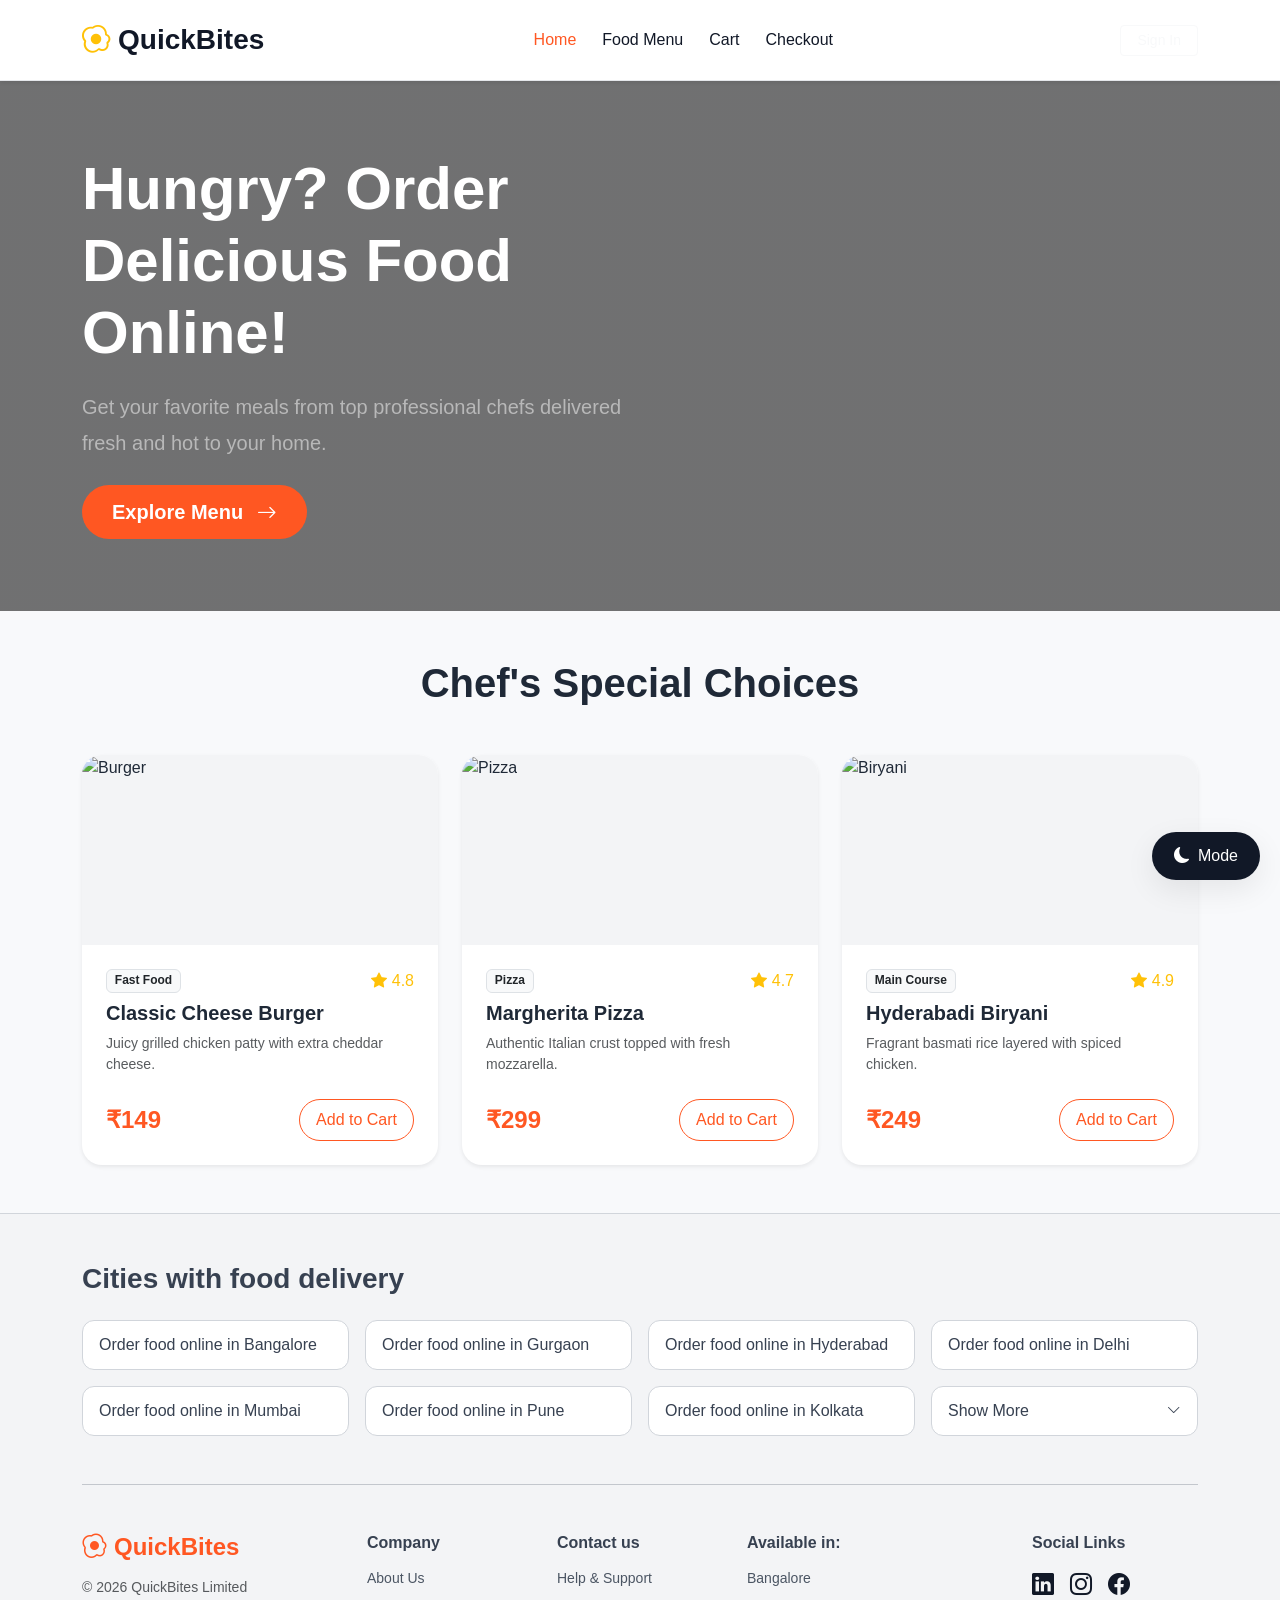
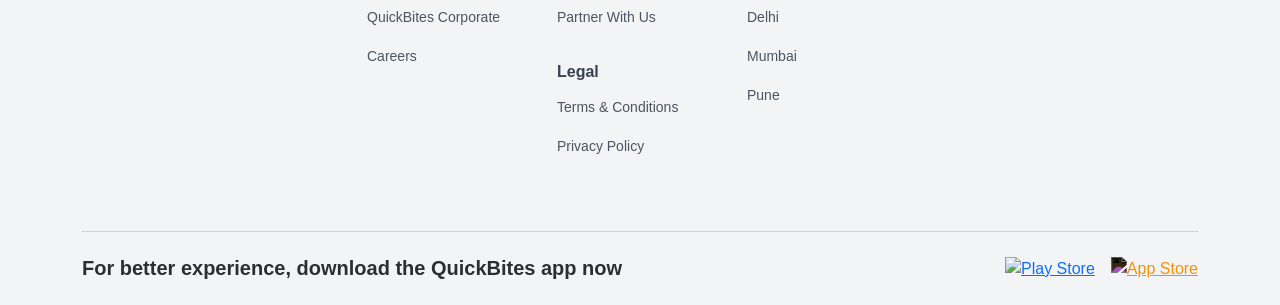
==== index.html @ 8aef2919 "Initial commit" ====
<!DOCTYPE html>
<html lang="en">
<head>
    <meta charset="UTF-8">
    <meta name="viewport" content="width=device-width, initial-scale=1.0">
    <title>QuickBites - Home</title>
    <link href="https://cdn.jsdelivr.net/npm/bootstrap@5.3.3/dist/css/bootstrap.min.css" rel="stylesheet">
    <link href="https://cdn.jsdelivr.net/npm/bootstrap-icons@1.11.3/font/bootstrap-icons.min.css" rel="stylesheet">
    <link rel="stylesheet" href="css/style.css">
</head>
<body>

    <nav class="navbar navbar-expand-lg navbar-dark shadow-sm sticky-top">
        <div class="container">
            <a class="navbar-brand fw-bold fs-3" href="index.html"><i class="bi bi-egg-fried text-warning me-2"></i>QuickBites</a>
            <button class="navbar-toggler" type="button" data-bs-toggle="collapse" data-bs-target="#navbarNav">
                <span class="navbar-toggler-icon"></span>
            </button>
            <div class="collapse navbar-collapse" id="navbarNav">
                <ul class="navbar-nav mx-auto fw-medium">
                    <li class="nav-item"><a class="nav-link active" href="index.html">Home</a></li>
                    <li class="nav-item"><a class="nav-link" href="menu.html">Food Menu</a></li>
                    <li class="nav-item"><a class="nav-link" href="cart.html">Cart</a></li>
                    <li class="nav-item"><a class="nav-link" href="checkout.html">Checkout</a></li>
                </ul>
                <div class="d-flex align-items-center gap-3 justify-content-start mt-3 mt-lg-0">
                    <a href="cart.html" class="text-white fs-5 position-relative me-2"><i class="bi bi-bag-heart"></i><span class="position-absolute top-0 start-100 translate-middle badge rounded-pill bg-danger" style="font-size:0.65rem;">0</span></a>
                    <div id="auth-wrapper"></div>
                </div>
            </div>
        </div>
    </nav>

    <header class="fd-hero py-5 mb-5">
        <div class="container py-4 text-center text-md-start">
            <div class="row">
                <div class="col-lg-6 text-white">
                    <h1 class="display-4 fw-bold mb-3">Hungry? Order Delicious Food Online!</h1>
                    <p class="fs-5 mb-4 text-white-50">Get your favorite meals from top professional chefs delivered fresh and hot to your home.</p>
                    <a href="menu.html" class="btn btn-orange btn-lg fw-bold px-4 py-3">Explore Menu <i class="bi bi-arrow-right ms-2"></i></a>
                </div>
            </div>
        </div>
    </header>

    <main class="container mb-5">
        <div class="text-center mb-5"><h2 class="fw-bold fs-1">Chef's Special Choices</h2></div>
        <div class="row g-4">
            <div class="col-lg-4 col-md-6">
                <div class="card fd-product-card h-100 border-0 shadow-sm">
                    <div class="fd-img-container"><img src="https://images.unsplash.com/photo-1568901346375-23c9450c58cd?w=400" alt="Burger"></div>
                    <div class="card-body p-4">
                        <div class="d-flex justify-content-between mb-2"><span class="badge bg-light text-dark border">Fast Food</span><span class="text-warning"><i class="bi bi-star-fill"></i> 4.8</span></div>
                        <h5 class="fw-bold">Classic Cheese Burger</h5>
                        <p class="text-muted small">Juicy grilled chicken patty with extra cheddar cheese.</p>
                        <div class="d-flex justify-content-between align-items-center mt-4"><h4 class="fw-bold text-orange mb-0">₹149</h4><button class="btn btn-orange-outline px-3 py-2 fw-medium">Add to Cart</button></div>
                    </div>
                </div>
            </div>
            <div class="col-lg-4 col-md-6">
                <div class="card fd-product-card h-100 border-0 shadow-sm">
                    <div class="fd-img-container"><img src="https://images.unsplash.com/photo-1513104890138-7c749659a591?w=400" alt="Pizza"></div>
                    <div class="card-body p-4">
                        <div class="d-flex justify-content-between mb-2"><span class="badge bg-light text-dark border">Pizza</span><span class="text-warning"><i class="bi bi-star-fill"></i> 4.7</span></div>
                        <h5 class="fw-bold">Margherita Pizza</h5>
                        <p class="text-muted small">Authentic Italian crust topped with fresh mozzarella.</p>
                        <div class="d-flex justify-content-between align-items-center mt-4"><h4 class="fw-bold text-orange mb-0">₹299</h4><button class="btn btn-orange-outline px-3 py-2 fw-medium">Add to Cart</button></div>
                    </div>
                </div>
            </div>
            <div class="col-lg-4 col-md-6 mx-auto">
                <div class="card fd-product-card h-100 border-0 shadow-sm">
                    <div class="fd-img-container"><img src="https://images.unsplash.com/photo-1563379091339-03b21ab4a4f8?w=400" alt="Biryani"></div>
                    <div class="card-body p-4">
                        <div class="d-flex justify-content-between mb-2"><span class="badge bg-light text-dark border">Main Course</span><span class="text-warning"><i class="bi bi-star-fill"></i> 4.9</span></div>
                        <h5 class="fw-bold">Hyderabadi Biryani</h5>
                        <p class="text-muted small">Fragrant basmati rice layered with spiced chicken.</p>
                        <div class="d-flex justify-content-between align-items-center mt-4"><h4 class="fw-bold text-orange mb-0">₹249</h4><button class="btn btn-orange-outline px-3 py-2 fw-medium">Add to Cart</button></div>
                    </div>
                </div>
            </div>
        </div>
    </main>

    <footer class="swiggy-footer pt-5 pb-4 mt-5">
        <div class="container">
            <div class="mb-5">
                <h5 class="city-grid-title mb-4">Cities with food delivery</h5>
                <div class="row g-3">
                    <div class="col-6 col-md-4 col-lg-3"><a href="menu.html" class="btn-city-link">Order food online in Bangalore</a></div>
                    <div class="col-6 col-md-4 col-lg-3"><a href="menu.html" class="btn-city-link">Order food online in Gurgaon</a></div>
                    <div class="col-6 col-md-4 col-lg-3"><a href="menu.html" class="btn-city-link">Order food online in Hyderabad</a></div>
                    <div class="col-6 col-md-4 col-lg-3"><a href="menu.html" class="btn-city-link">Order food online in Delhi</a></div>
                    <div class="col-6 col-md-4 col-lg-3"><a href="menu.html" class="btn-city-link">Order food online in Mumbai</a></div>
                    <div class="col-6 col-md-4 col-lg-3"><a href="menu.html" class="btn-city-link">Order food online in Pune</a></div>
                    <div class="col-6 col-md-4 col-lg-3"><a href="menu.html" class="btn-city-link">Order food online in Kolkata</a></div>
                    <div class="col-6 col-md-4 col-lg-3"><button class="btn-city-link d-flex justify-content-between align-items-center" type="button"><span>Show More</span> <i class="bi bi-chevron-down small"></i></button></div>
                </div>
            </div>
            <hr class="my-5 opacity-25">
            <div class="row g-4">
                <div class="col-md-6 col-lg-3">
                    <h4 class="fw-bold mb-3 text-orange"><i class="bi bi-egg-fried me-2"></i>QuickBites</h4>
                    <p class="small text-muted">&copy; 2026 QuickBites Limited</p>
                </div>
                <div class="col-6 col-md-3 col-lg-2">
                    <h6 class="mb-3">Company</h6>
                    <ul class="list-unstyled d-flex flex-column gap-2 small">
                        <li><a href="#">About Us</a></li>
                        <li><a href="#">QuickBites Corporate</a></li>
                        <li><a href="#">Careers</a></li>
                    </ul>
                </div>
                <div class="col-6 col-md-3 col-lg-2">
                    <h6 class="mb-3">Contact us</h6>
                    <ul class="list-unstyled d-flex flex-column gap-2 small mb-4">
                        <li><a href="#">Help & Support</a></li>
                        <li><a href="#">Partner With Us</a></li>
                    </ul>
                    <h6 class="mb-3">Legal</h6>
                    <ul class="list-unstyled d-flex flex-column gap-2 small">
                        <li><a href="#">Terms & Conditions</a></li>
                        <li><a href="#">Privacy Policy</a></li>
                    </ul>
                </div>
                <div class="col-6 col-md-4 col-lg-3">
                    <h6 class="mb-3">Available in:</h6>
                    <ul class="list-unstyled d-flex flex-column gap-2 small">
                        <li><a href="#">Bangalore</a></li>
                        <li><a href="#">Delhi</a></li>
                        <li><a href="#">Mumbai</a></li>
                        <li><a href="#">Pune</a></li>
                    </ul>
                </div>
                <div class="col-6 col-md-4 col-lg-2">
                    <h6 class="mb-3">Social Links</h6>
                    <div class="d-flex gap-3 fs-5 social-icons">
                        <a href="#"><i class="bi bi-linkedin"></i></a>
                        <a href="#"><i class="bi bi-instagram"></i></a>
                        <a href="#"><i class="bi bi-facebook"></i></a>
                    </div>
                </div>
            </div>
            <div class="app-download-banner mt-5 pt-4">
                <div class="row align-items-center justify-content-between g-3 text-center text-md-start">
                    <div class="col-md-7 col-lg-8"><h5 class="fw-bold mb-0 text-secondary-emphasis">For better experience, download the QuickBites app now</h5></div>
                    <div class="col-md-5 col-lg-4 d-flex gap-3 justify-content-center justify-content-md-end">
                        <a href="#" class="store-badge"><img src="https://upload.wikimedia.org/wikipedia/commons/7/78/Google_Play_Store_badge_EN.svg" alt="Play Store"></a>
                        <a href="#" class="store-badge"><img src="https://upload.wikimedia.org/wikipedia/commons/3/3c/Download_on_the_App_Store_Badge.svg" alt="App Store" style="filter: invert(1);"></a>
                    </div>
                </div>
            </div>
        </div>
    </footer>

    <button id="themeBtn" class="theme-toggle-btn"><i class="bi bi-moon-fill me-1"></i> Mode</button>
    <script src="https://cdn.jsdelivr.net/npm/bootstrap@5.3.3/dist/js/bootstrap.bundle.min.js"></script>
    <script src="js/script.js"></script>
</body>
</html>
---- css/style.css ----
/* =========================
   ROOT COLORS
========================= */

:root{
    --bg-color:#f8f9fb;
    --card-bg:#ffffff;
    --text-color:#1f2937;
    --nav-bg:#ffffff;
    --nav-text:#111827;
    --orange-primary:#ff5722;
    --orange-hover:#e64a19;
    --border-color:#e5e7eb;
    --shadow:0 10px 30px rgba(0,0,0,0.08);
}

/* =========================
   DARK MODE
========================= */

body.dark-mode{
    --bg-color:#0f172a;
    --card-bg:#1e293b;
    --text-color:#f8fafc;
    --nav-bg:#111827;
    --nav-text:#ffffff;
    --border-color:#334155;
}

/* =========================
   GLOBAL
========================= */

*{
    margin:0;
    padding:0;
    box-sizing:border-box;
}

html{
    scroll-behavior:smooth;
}

body{
    background:var(--bg-color);
    color:var(--text-color);
    font-family:'Segoe UI',sans-serif;
    transition:0.3s;
}

/* =========================
   NAVBAR
========================= */

.navbar{
    background:var(--nav-bg)!important;
    padding:14px 0;
    border-bottom:1px solid var(--border-color);
}

.navbar-brand{
    color:var(--nav-text)!important;
}

.nav-link{
    color:var(--nav-text)!important;
    font-weight:500;
    margin-left:10px;
    transition:0.3s;
}

.nav-link:hover,
.nav-link.active{
    color:var(--orange-primary)!important;
}

/* =========================
   HERO SECTION
========================= */

.fd-hero{
    min-height:500px;
    display:flex;
    align-items:center;
    background:
    linear-gradient(rgba(0,0,0,0.55),
    rgba(0,0,0,0.55)),
    url('https://images.unsplash.com/photo-1504674900247-0877df9cc836?q=80&w=1400')
    center/cover no-repeat;
    color:white;
}

.fd-hero h1{
    font-size:60px;
    font-weight:800;
}

.fd-hero p{
    font-size:18px;
    margin-top:20px;
    line-height:1.8;
}

/* =========================
   BUTTONS
========================= */

.btn-orange{
    background:var(--orange-primary)!important;
    color:white!important;
    border:none!important;
    border-radius:30px!important;
    padding:12px 30px!important;
    transition:0.3s;
}

.btn-orange:hover{
    background:var(--orange-hover)!important;
    transform:translateY(-2px);
}

.btn-orange-outline{
    border:1px solid var(--orange-primary)!important;
    color:var(--orange-primary)!important;
    background:transparent!important;
    border-radius:30px!important;
    transition:0.3s;
}

.btn-orange-outline:hover{
    background:var(--orange-primary)!important;
    color:white!important;
}

/* =========================
   PRODUCT CARDS
========================= */

.fd-product-card{
    background:var(--card-bg)!important;
    color:var(--text-color)!important;
    border:none!important;
    border-radius:20px!important;
    overflow:hidden;
    transition:0.4s;
    box-shadow:var(--shadow);
}

.fd-product-card:hover{
    transform:translateY(-10px);
}

/* =========================
   PRODUCT IMAGE
========================= */

.fd-img-container{
    height:190px;
    overflow:hidden;
    background:#f3f4f6;
}

.fd-img-container img{
    width:100%;
    height:100%;
    object-fit:cover;
    transition:0.4s;
}

.fd-product-card:hover .fd-img-container img{
    transform:scale(1.08);
}

/* =========================
   TEXT COLORS
========================= */

.text-orange{
    color:var(--orange-primary)!important;
}

/* =========================
   FOOTER
========================= */

.swiggy-footer{
    background:#f3f4f6;
    padding-top:70px;
    color:#374151;
    border-top:1px solid #d1d5db;
}

body.dark-mode .swiggy-footer{
    background:#111827;
    color:#d1d5db;
    border-top:1px solid #334155;
}

.city-grid-title{
    font-size:28px;
    font-weight:700;
}

.btn-city-link{
    width:100%;
    border:1px solid #d1d5db;
    padding:12px 16px;
    border-radius:12px;
    text-decoration:none;
    color:#374151;
    display:block;
    transition:0.3s;
    background:white;
}

.btn-city-link:hover{
    border-color:var(--orange-primary);
    color:var(--orange-primary);
}

body.dark-mode .btn-city-link{
    background:#1e293b;
    border-color:#334155;
    color:#e2e8f0;
}

.swiggy-footer h6{
    font-weight:700;
    margin-bottom:20px;
}

.swiggy-footer ul{
    padding:0;
}

.swiggy-footer ul li{
    list-style:none;
    margin-bottom:10px;
}

.swiggy-footer ul li a{
    text-decoration:none;
    color:#4b5563;
    transition:0.3s;
}

.swiggy-footer ul li a:hover{
    color:var(--orange-primary);
}

body.dark-mode .swiggy-footer ul li a{
    color:#cbd5e1;
}

.social-icons a{
    color:#111827!important;
    font-size:22px;
    transition:0.3s;
}

.social-icons a:hover{
    color:var(--orange-primary)!important;
}

body.dark-mode .social-icons a{
    color:white!important;
}

/* =========================
   APP DOWNLOAD
========================= */

.app-download-banner{
    border-top:1px solid #d1d5db;
}

body.dark-mode .app-download-banner{
    border-top:1px solid #334155;
}

.store-badge img{
    height:45px;
}

/* =========================
   THEME BUTTON
========================= */

.theme-toggle-btn{
    position:fixed;
    bottom:20px;
    right:20px;
    z-index:999;
    background:#111827;
    color:white;
    border:none;
    border-radius:40px;
    padding:12px 22px;
    box-shadow:var(--shadow);
    transition:0.3s;
}

.theme-toggle-btn:hover{
    transform:scale(1.05);
}

body.dark-mode .theme-toggle-btn{
    background:white;
    color:#111827;
}

/* =========================
   SCROLLBAR
========================= */

::-webkit-scrollbar{
    width:10px;
}

::-webkit-scrollbar-track{
    background:#f1f1f1;
}

::-webkit-scrollbar-thumb{
    background:var(--orange-primary);
    border-radius:20px;
}

/* =========================
   MOBILE RESPONSIVE
========================= */

@media(max-width:768px){

    .fd-hero{
        min-height:350px;
        text-align:center;
        padding:40px 20px;
    }

    .fd-hero h1{
        font-size:38px;
    }

    .fd-hero p{
        font-size:16px;
    }

    .navbar-nav{
        padding-top:15px;
        gap:10px;
    }

    .fd-img-container{
        height:170px;
    }

    .swiggy-footer{
        text-align:center;
    }

    .social-icons{
        justify-content:center;
    }

    .store-badge img{
        height:38px;
    }

}
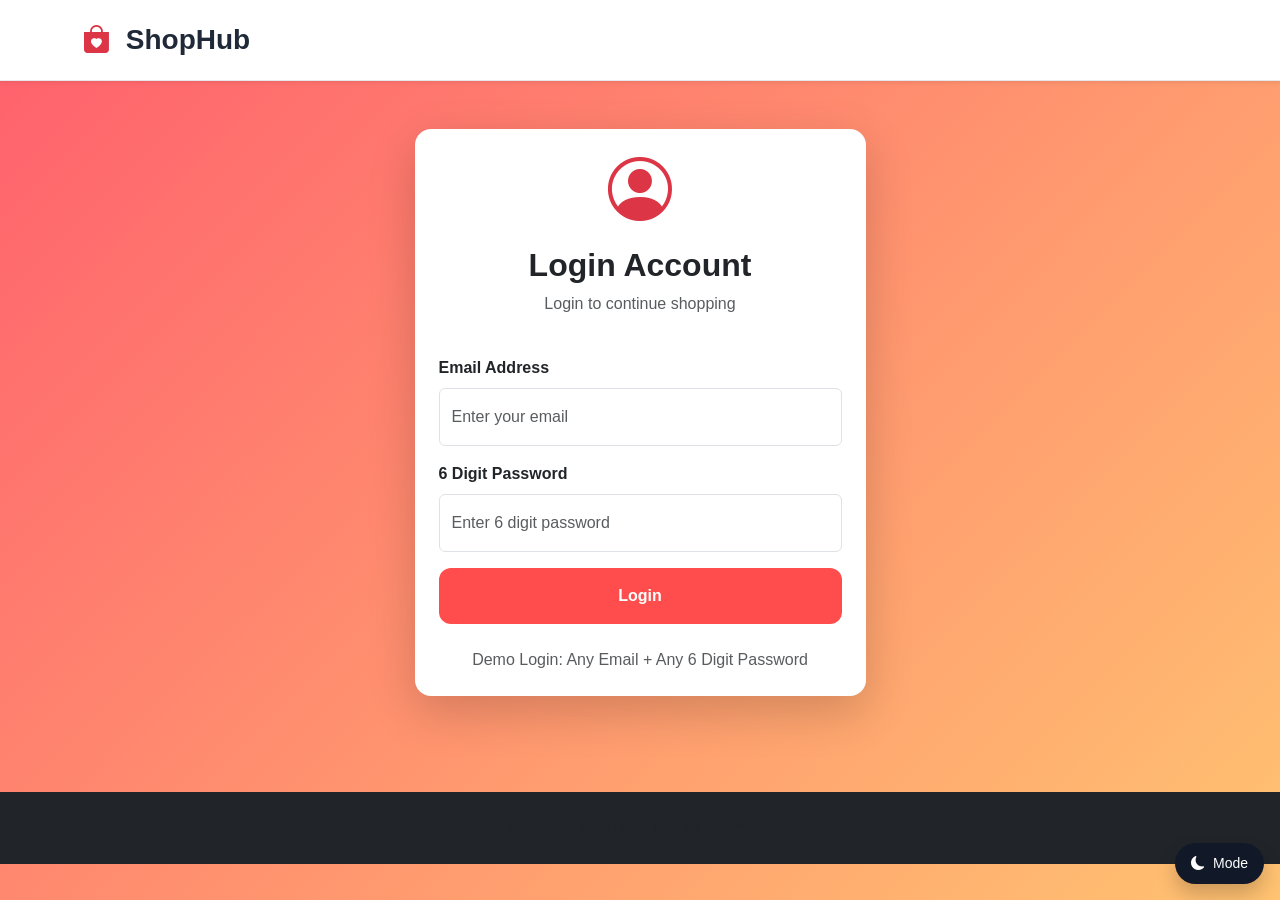
==== commit bf3c7465: "updated feature" ====
--- a/index.html
+++ b/index.html
@@ -10,6 +10,17 @@
 </head>
 <body>
 
+<script>
+window.addEventListener("DOMContentLoaded", () => {
+    const user = localStorage.getItem("QuickBites_User");
+
+    if (!user) {
+        window.location.replace("login.html");
+    }
+});
+</script>
+
+    
     <nav class="navbar navbar-expand-lg navbar-dark shadow-sm sticky-top">
         <div class="container">
             <a class="navbar-brand fw-bold fs-3" href="index.html"><i class="bi bi-egg-fried text-warning me-2"></i>QuickBites</a>
@@ -156,5 +167,9 @@
     <button id="themeBtn" class="theme-toggle-btn"><i class="bi bi-moon-fill me-1"></i> Mode</button>
     <script src="https://cdn.jsdelivr.net/npm/bootstrap@5.3.3/dist/js/bootstrap.bundle.min.js"></script>
     <script src="js/script.js"></script>
+    <script src="js/login.js"></script>
+
+
+    
 </body>
 </html>
--- a/css/style.css
+++ b/css/style.css
@@ -7,7 +7,7 @@
     --card-bg:#ffffff;
     --text-color:#1f2937;
     --nav-bg:#ffffff;
-    --nav-text:#111827;
+    --nav-text:#111827
     --orange-primary:#ff5722;
     --orange-hover:#e64a19;
     --border-color:#e5e7eb;
@@ -60,6 +60,7 @@
 
 .navbar-brand{
     color:var(--nav-text)!important;
+    font-weight:700;
 }
 
 .nav-link{
@@ -72,6 +73,23 @@
 .nav-link:hover,
 .nav-link.active{
     color:var(--orange-primary)!important;
+}
+
+/* =========================
+   NAVBAR TOGGLER FIX
+========================= */
+
+.navbar-toggler{
+    border:1px solid var(--orange-primary)!important;
+    padding:6px 10px;
+}
+
+.navbar-toggler-icon{
+    filter:invert(1);
+}
+
+body.dark-mode .navbar-toggler-icon{
+    filter:invert(0);
 }
 
 /* =========================
@@ -142,7 +160,7 @@
     border:none!important;
     border-radius:20px!important;
     overflow:hidden;
-    transition:0.4s;
+    transition:0.4s ease;
     box-shadow:var(--shadow);
 }
 
@@ -155,7 +173,7 @@
 ========================= */
 
 .fd-img-container{
-    height:190px;
+    height:220px;
     overflow:hidden;
     background:#f3f4f6;
 }
@@ -349,10 +367,28 @@
     .navbar-nav{
         padding-top:15px;
         gap:10px;
+        text-align:center;
     }
 
     .fd-img-container{
-        height:170px;
+        height:180px;
+    }
+
+    .fd-product-card{
+        margin:auto;
+    }
+
+    .card-body{
+        text-align:center;
+    }
+
+   .fd-product-card .d-flex{
+        flex-wrap:wrap;
+        gap:10px;
+    }
+
+    .btn-orange-outline{
+        width:100%;
     }
 
     .swiggy-footer{
@@ -367,4 +403,132 @@
         height:38px;
     }
 
+}
+/* =========================
+   SEARCH + FILTER
+========================= */
+
+#searchInput,
+#categoryFilter{
+    border-radius:14px;
+    border:1px solid var(--border-color);
+    background:var(--card-bg);
+    color:var(--text-color);
+    box-shadow:none!important;
+    transition:0.3s;
+}
+
+#searchInput:focus,
+#categoryFilter:focus{
+    border-color:var(--orange-primary);
+    box-shadow:0 0 0 0.15rem rgba(255,87,34,0.2)!important;
+}
+
+/* =========================
+   CART BADGE ANIMATION
+========================= */
+
+.badge{
+    animation:bounce 0.4s ease;
+}
+
+@keyframes bounce{
+
+    0%{
+        transform:scale(0.7);
+    }
+
+    50%{
+        transform:scale(1.2);
+    }
+
+    100%{
+        transform:scale(1);
+    }
+}
+
+/* =========================
+   PRODUCT CARD HOVER
+========================= */
+
+.fd-product-card:hover{
+    transform:translateY(-10px);
+    box-shadow:0 20px 40px rgba(0,0,0,0.12);
+}
+
+/* =========================
+   MOBILE IMPROVEMENTS
+========================= */
+
+@media(max-width:768px){
+
+    .fd-product-card .card-body{
+        padding:1rem!important;
+    }
+
+    .fd-product-card h5{
+        font-size:1rem;
+    }
+
+    .fd-product-card p{
+        font-size:0.85rem;
+    }
+
+    .btn-orange,
+    .btn-orange-outline{
+        width:100%;
+    }
+
+    #searchInput,
+    #categoryFilter{
+        font-size:14px;
+    }
+}
+
+/* =========================
+   LOGIN PAGE DESIGN
+========================= */
+
+body {
+    background: linear-gradient(135deg, #ff5f6d, #ffc371);
+    min-height: 100vh;
+}
+
+/* Login Card */
+.card {
+    border-radius: 18px;
+}
+
+/* Login Button */
+.btn-coral {
+    background: #ff4d4d;
+    color: white;
+    border: none;
+    border-radius: 12px;
+    transition: 0.3s;
+}
+
+.btn-coral:hover {
+    background: #e63946;
+    transform: translateY(-2px);
+}
+
+/* Theme Button */
+.theme-toggle-btn {
+    background: #111827;
+    color: white;
+    border: none;
+    border-radius: 40px;
+    padding: 10px 16px;
+    box-shadow: 0 10px 20px rgba(0,0,0,0.2);
+}
+
+.theme-toggle-btn:hover {
+    transform: scale(1.05);
+}
+
+/* Input focus */
+.form-control:focus {
+    border-color: #ff4d4d;
+    box-shadow: 0 0 0 0.2rem rgba(255,77,77,0.25);
 }
